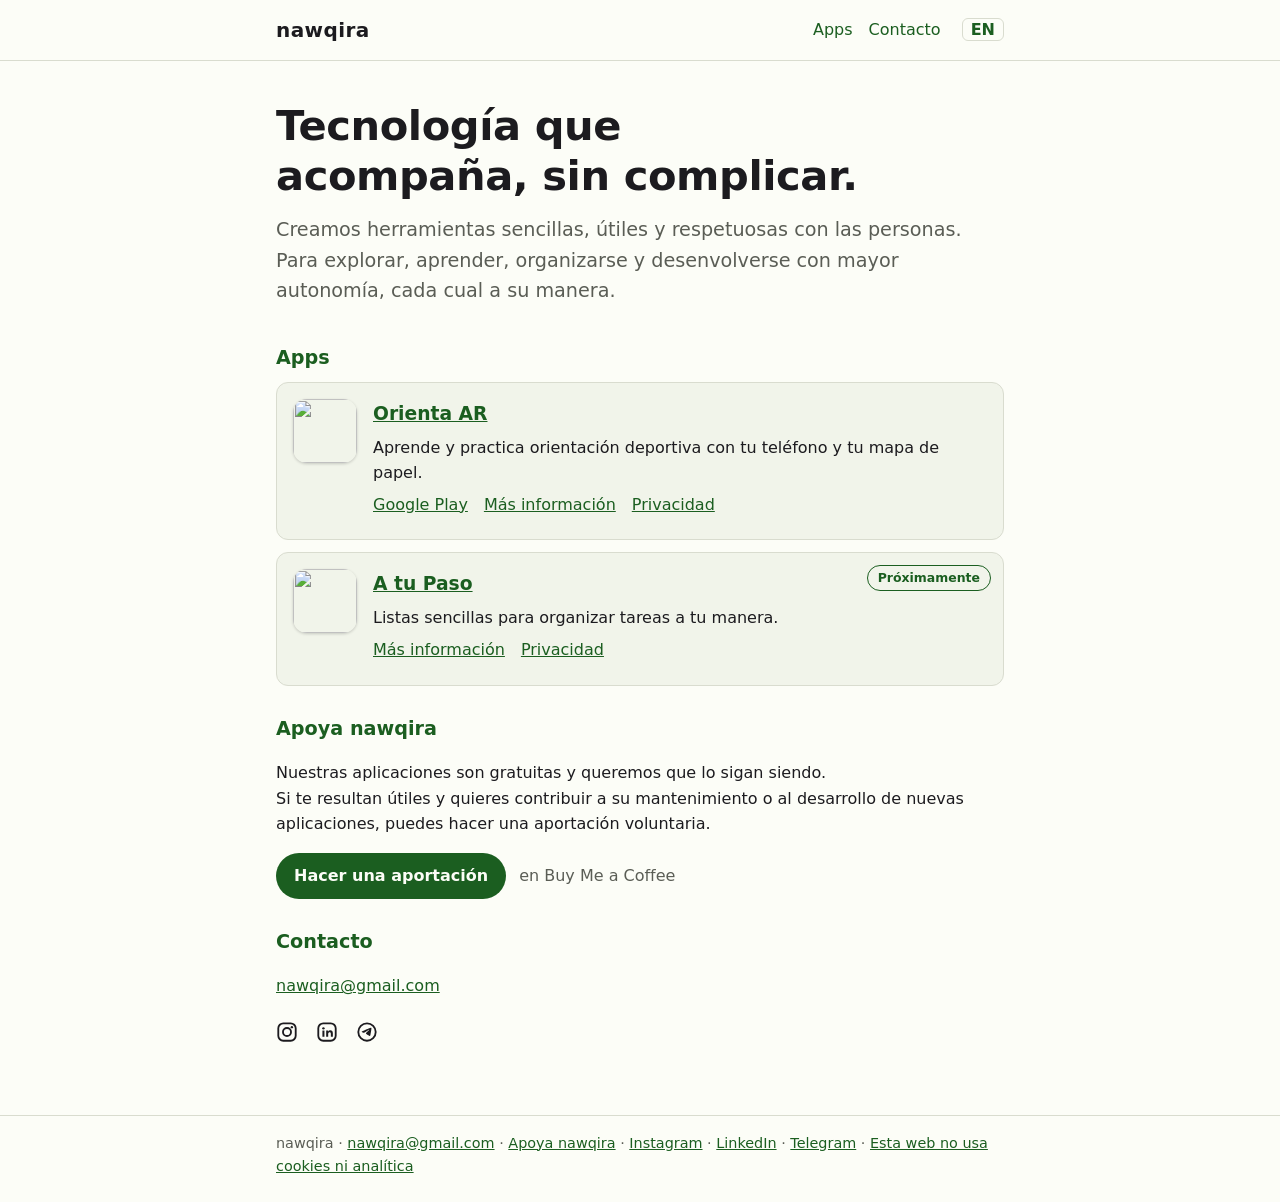
==== index.html @ 9cd34a11 "Orienta AR on Google Play: badge on the app pages, Google Play link on the home card, 'Free' fact, J" ====
<!doctype html>
<html lang="es">
<head>
<meta charset="utf-8">
<meta name="viewport" content="width=device-width, initial-scale=1">
<title>nawqira · Tecnología que acompaña, sin complicar</title>
<meta name="description" content="nawqira crea herramientas sencillas, útiles y respetuosas con las personas. Apps para explorar, aprender, organizarse y desenvolverse con mayor autonomía.">
<link rel="canonical" href="https://nawqira.com/">
<link rel="alternate" hreflang="es" href="https://nawqira.com/">
<link rel="alternate" hreflang="en" href="https://nawqira.com/en/">
<link rel="alternate" hreflang="x-default" href="https://nawqira.com/">
<meta property="og:type" content="website">
<meta property="og:site_name" content="nawqira">
<meta property="og:locale" content="es_ES">
<meta property="og:locale:alternate" content="en_GB">
<meta property="og:url" content="https://nawqira.com/">
<meta property="og:title" content="nawqira · Tecnología que acompaña, sin complicar">
<meta property="og:description" content="Herramientas sencillas, útiles y respetuosas con las personas.">
<meta property="og:image" content="https://nawqira.com/assets/brand/og-nawqira.png">
<meta property="og:image:width" content="1200">
<meta property="og:image:height" content="630">
<meta property="og:image:alt" content="nawqira">
<meta name="twitter:card" content="summary_large_image">
<link rel="icon" href="/favicon.ico" sizes="any">
<link rel="icon" href="/assets/brand/favicon-32.png" type="image/png" sizes="32x32">
<link rel="apple-touch-icon" href="/assets/brand/apple-touch-icon.png">
<link rel="stylesheet" href="/assets/site.css?v=20261117">
<script type="application/ld+json">
{
  "@context": "https://schema.org",
  "@type": "WebSite",
  "name": "nawqira",
  "url": "https://nawqira.com/",
  "inLanguage": ["es", "en"],
  "description": "Herramientas sencillas, útiles y respetuosas con las personas.",
  "publisher": {
    "@type": "Person",
    "name": "Juan Pedro Barroso",
    "email": "nawqira@gmail.com",
    "brand": { "@type": "Brand", "name": "nawqira", "url": "https://nawqira.com/" }
  }
}
</script>
</head>
<body>
<a class="skip-link" href="#main">Saltar al contenido</a>
<header class="site-header"><div class="wrap">
  <a class="brand" href="/">nawqira</a>
  <nav class="site-nav" aria-label="Principal">
    <a href="#apps">Apps</a><a href="#contacto">Contacto</a>
    <a class="lang" href="/en/" hreflang="en" lang="en">EN</a>
  </nav>
</div></header>

<main id="main" class="wrap">
<section class="hero">
  <h1>Tecnología que acompaña, sin complicar.</h1>
  <p>Creamos herramientas sencillas, útiles y respetuosas con las personas. Para explorar, aprender, organizarse y desenvolverse con mayor autonomía, cada cual a su manera.</p>
</section>

<h2 id="apps">Apps</h2>
<div class="cards">
  <!-- One card per app; each app lives in its own folder: /<appname>/ and /<appname>/privacy/ (English page: /en/<appname>/) -->
  <article class="card card-app">
    <img class="card-icon" src="/assets/orientaar/icon-192.png" width="64" height="64" alt="">
    <div>
      <h3><a href="/orientaar/">Orienta AR</a></h3>
      <p>Aprende y practica orientación deportiva con tu teléfono y tu mapa de papel.</p>
      <p class="links"><a href="https://play.google.com/store/apps/details?id=com.nawqira.orientaar&referrer=utm_source%3Dnawqira_web%26utm_medium%3Dwebsite%26utm_campaign%3Dorientaar_launch_2026%26utm_content%3Dapp_page">Google Play<span class="visually-hidden">: descargar Orienta AR</span></a><a href="/orientaar/">Más información<span class="visually-hidden"> sobre Orienta AR</span></a><a href="/orientaar/privacy/#es">Privacidad<span class="visually-hidden"> de Orienta AR</span></a></p>
    </div>
  </article>
  <article class="card card-app">
    <img class="card-icon" src="/assets/atupaso/icon-192.png" width="64" height="64" alt="">
    <div>
      <span class="badge">Próximamente</span>
      <h3><a href="/atupaso/">A tu Paso</a></h3>
      <p>Listas sencillas para organizar tareas a tu manera.</p>
      <p class="links"><a href="/atupaso/">Más información<span class="visually-hidden"> sobre A tu Paso</span></a><a href="/atupaso/privacy/#es">Privacidad<span class="visually-hidden"> de A tu Paso</span></a></p>
    </div>
  </article>
</div>
<!-- ad-slot: home-after-apps (inactive; rules in docs/ADS.md) -->

<h2 id="apoyo">Apoya nawqira</h2>
<p>Nuestras aplicaciones son gratuitas y queremos que lo sigan siendo.<br>
Si te resultan útiles y quieres contribuir a su mantenimiento o al desarrollo de nuevas aplicaciones, puedes hacer una aportación voluntaria.</p>
<p><a class="button" href="https://buymeacoffee.com/nawqira">Hacer una aportación</a> <span class="muted">en Buy Me a Coffee</span></p>

<h2 id="contacto">Contacto</h2>
<p><a href="mailto:nawqira@gmail.com">nawqira@gmail.com</a></p>
<p><a class="social" href="https://www.instagram.com/nawqira/"><svg viewBox="0 0 24 24" width="22" height="22" aria-hidden="true" focusable="false"><rect x="2.5" y="2.5" width="19" height="19" rx="5.5" fill="none" stroke="currentColor" stroke-width="2"/><circle cx="12" cy="12" r="4.4" fill="none" stroke="currentColor" stroke-width="2"/><circle cx="17.3" cy="6.7" r="1.3" fill="currentColor"/></svg><span class="visually-hidden">Instagram de nawqira</span></a><a class="social" href="https://www.linkedin.com/company/nawqira/home/"><svg viewBox="0 0 24 24" width="22" height="22" aria-hidden="true" focusable="false"><rect x="2.5" y="2.5" width="19" height="19" rx="5.5" fill="none" stroke="currentColor" stroke-width="2"/><circle cx="8.1" cy="8" r="1.3" fill="currentColor"/><rect x="7" y="10.4" width="2.2" height="6.8" fill="currentColor"/><path fill="currentColor" d="M11.1 10.4h2.1v1c.5-.7 1.3-1.2 2.3-1.2 2 0 2.9 1.3 2.9 3.4v3.6h-2.2v-3.3c0-1-.4-1.7-1.3-1.7-.9 0-1.6.7-1.6 1.8v3.2h-2.2z"/></svg><span class="visually-hidden">LinkedIn de nawqira</span></a><a class="social" href="https://t.me/nawqira"><svg viewBox="0 0 24 24" width="22" height="22" aria-hidden="true" focusable="false"><circle cx="12" cy="12" r="9.5" fill="none" stroke="currentColor" stroke-width="2"/><path fill="currentColor" transform="translate(11.8 12) scale(.82) translate(-11.4 -12.8)" d="M16.906 7.224c.1-.002.321.023.465.14a.506.506 0 0 1 .171.325c.016.093.036.306.02.472-.18 1.898-.962 6.502-1.36 8.627-.168.9-.499 1.201-.82 1.23-.696.065-1.225-.46-1.9-.902-1.056-.693-1.653-1.124-2.678-1.8-1.185-.78-.417-1.21.258-1.91.177-.184 3.247-2.977 3.307-3.23.007-.032.014-.15-.056-.212s-.174-.041-.249-.024c-.106.024-1.793 1.14-5.061 3.345-.48.33-.913.49-1.302.48-.428-.008-1.252-.241-1.865-.44-.752-.245-1.349-.374-1.297-.789.027-.216.325-.437.893-.663 3.498-1.524 5.83-2.529 6.998-3.014 3.332-1.386 4.025-1.627 4.476-1.635z"/></svg><span class="visually-hidden">Canal de Telegram de nawqira</span></a></p>
</main>

<footer class="site-footer"><div class="wrap">
  nawqira · <a href="mailto:nawqira@gmail.com">nawqira@gmail.com</a> · <a href="https://buymeacoffee.com/nawqira">Apoya nawqira</a> · <a href="https://www.instagram.com/nawqira/">Instagram</a> · <a href="https://www.linkedin.com/company/nawqira/home/">LinkedIn</a> · <a href="https://t.me/nawqira">Telegram</a> · <a href="/privacy/#es">Esta web no usa cookies ni analítica</a>
</div></footer>
</body>
</html>
---- assets/site.css ----
/* nawqira — shared site styles. Plain CSS, no external fonts or scripts. */
:root {
  --text: #1c1b1f; --muted: #5a5d55; --bg: #fcfdf7; --surface: #f1f4ea;
  --accent: #1b5e20; --line: #d9dccf;
}
@media (prefers-color-scheme: dark) {
  :root { --text: #e6e6e1; --muted: #a9ada3; --bg: #151714; --surface: #1e211c; --accent: #81c784; --line: #343830; }
}
* { box-sizing: border-box; }
body { margin: 0; background: var(--bg); color: var(--text);
  font: 16px/1.6 system-ui, -apple-system, "Segoe UI", Roboto, sans-serif; }
a { color: var(--accent); }
.wrap { max-width: 760px; margin: 0 auto; padding: 0 16px; }

.site-header { border-bottom: 1px solid var(--line); }
.site-header .wrap { display: flex; align-items: center; justify-content: space-between; gap: 12px; padding-top: 14px; padding-bottom: 14px; flex-wrap: wrap; }
.brand { font-weight: 700; font-size: 1.25rem; letter-spacing: .02em; color: var(--text); text-decoration: none; }
.site-nav a { margin-left: 16px; text-decoration: none; }
.site-nav a:first-child { margin-left: 0; }

main.wrap { padding-top: 28px; padding-bottom: 48px; }
h1 { font-size: 1.8rem; line-height: 1.25; margin: 0 0 6px; }
h2 { font-size: 1.2rem; margin: 28px 0 8px; color: var(--accent); }
h3 { margin: 0 0 4px; }
.muted, .meta { color: var(--muted); }
.meta { font-size: .9rem; }
ul { padding-left: 1.2rem; }
hr { border: 0; border-top: 1px solid var(--line); margin: 40px 0; }

.hero { padding: 12px 0 8px; }
.hero h1 { font-size: clamp(1.7rem, 5.5vw, 2.6rem); line-height: 1.2; letter-spacing: -.01em; margin: 0 0 14px; text-wrap: balance; }
.hero p { font-size: clamp(1.05rem, 2.6vw, 1.2rem); line-height: 1.6; color: var(--muted); max-width: 36em; margin: 0; }

.cards { display: grid; gap: 12px; }
.card { background: var(--surface); border: 1px solid var(--line); border-radius: 12px; padding: 16px; }
.card p { margin: 6px 0; }
.card-app { display: grid; grid-template-columns: 64px 1fr; gap: 16px; align-items: start; }
.card-icon { width: 64px; height: 64px; border-radius: 22%; box-shadow: 0 1px 3px rgba(0,0,0,.18); }
/* "Próximamente" / "Coming soon" until the app is on Google Play; remove the span then */
.card-app { position: relative; }
.card-app:has(.badge) h3 { padding-right: 110px; }
@media (max-width: 480px) { .card-app:has(.badge) { padding-top: 40px; } .card-app:has(.badge) h3 { padding-right: 0; } }
.badge { position: absolute; top: 12px; right: 12px; font-size: .78rem; font-weight: 600; color: var(--accent); border: 1px solid var(--accent); border-radius: 999px; padding: 2px 10px; }
.store { margin: 20px 0 0; }
.store a { display: inline-block; }
.store img { display: block; height: 56px; width: auto; }
.store-note { color: var(--muted); font-size: .78rem; margin: 6px 0 0; }
.button { display: inline-block; background: var(--accent); color: var(--bg); font-weight: 600; text-decoration: none; padding: 10px 18px; border-radius: 999px; margin-right: 8px; }
.button:hover { text-decoration: underline; }
.links a { margin-right: 16px; }
/* Social links: icon only (name in .visually-hidden), monochrome glyph in the text colour, 34 px tap area */
.social { display: inline-flex; align-items: center; padding: 6px; margin-left: -6px; }
.social svg { flex: none; color: var(--text); }
.social + .social { margin-left: 6px; }

.site-footer { border-top: 1px solid var(--line); color: var(--muted); font-size: .9rem; }
.site-footer .wrap { padding-top: 16px; padding-bottom: 24px; }

/* Accessibility helpers */
.skip-link { position: absolute; left: 8px; top: -48px; background: var(--surface); color: var(--text);
  padding: 8px 12px; border: 1px solid var(--line); border-radius: 8px; z-index: 10; }
.skip-link:focus { top: 8px; }
.visually-hidden { position: absolute; width: 1px; height: 1px; padding: 0; margin: -1px; overflow: hidden;
  clip: rect(0 0 0 0); white-space: nowrap; border: 0; }
a:focus-visible { outline: 2px solid var(--accent); outline-offset: 2px; border-radius: 2px; }
.site-nav .lang { font-weight: 600; border: 1px solid var(--line); border-radius: 6px; padding: 1px 8px; }

/* Future ad slots (inactive). Rules in docs/ADS.md. No element uses this class while ads are off,
   so nothing takes space. When enabled, a slot reserves its height to avoid layout shifts. */
.ad-slot { margin: 32px 0; min-height: 100px; text-align: center; }

/* ---- App page standard (nawqira, 2026-10-18). Reusable blocks for every app page:
   .app-hero, .facts, .gallery, .features, .note. Each app sets only two colours on <body>:
   --app-accent (main) and --app-accent-2 (secondary), e.g. <body class="app-orientaar">. ---- */
:root { --app-accent: var(--accent); --app-accent-2: var(--accent); }
.app-orientaar { --app-accent: #1b5e20; --app-accent-2: #e65100; }
@media (prefers-color-scheme: dark) { .app-orientaar { --app-accent: #81c784; --app-accent-2: #ffb74d; } }
.app-atupaso { --app-accent: #4d6b58; --app-accent-2: #34503c; }
@media (prefers-color-scheme: dark) { .app-atupaso { --app-accent: #a9cbb2; --app-accent-2: #d3e6d6; } }

.app-hero { display: grid; grid-template-columns: auto 1fr; gap: 20px; align-items: center; padding: 4px 0; }
.app-hero img { width: 96px; height: 96px; border-radius: 22%; box-shadow: 0 1px 3px rgba(0,0,0,.18); }
.app-hero h1 { margin: 0; font-size: clamp(1.9rem, 6vw, 2.6rem); line-height: 1.1; }
.app-hero .tagline { margin: 6px 0 0; font-size: 1.1rem; color: var(--muted); }
.app-hero .platform { margin: 10px 0 0; font-size: .9rem; color: var(--muted); }
.app-hero .platform b { color: var(--text); font-weight: 600; }
@media (max-width: 560px) { .app-hero { grid-template-columns: 1fr; gap: 14px; } }

.facts { display: flex; flex-wrap: wrap; gap: 8px; list-style: none; padding: 0; margin: 20px 0 4px; }
.facts li { border: 1px solid var(--line); border-radius: 999px; padding: 4px 12px; font-size: .9rem; background: var(--surface); }
.facts li::before { content: "✓ "; color: var(--app-accent); font-weight: 700; }

/* Real screenshots (1080×2160 sources, served at 360/540 px), thin frame, captions as text. */
.gallery { display: grid; grid-auto-flow: column; grid-auto-columns: minmax(150px, 1fr); gap: 14px;
  overflow-x: auto; scroll-snap-type: x mandatory; list-style: none; padding: 6px 2px 14px; margin: 8px 0 0; }
.gallery li { scroll-snap-align: start; }
.gallery figure { margin: 0; }
.gallery img { display: block; width: 100%; height: auto; aspect-ratio: 1 / 2; border-radius: 16px;
  border: 1px solid var(--line); background: #0e1210; }
.gallery figcaption { font-size: .9rem; color: var(--muted); margin-top: 8px; line-height: 1.4; }
.gallery figcaption b { display: block; color: var(--text); }
.gallery:focus-visible { outline: 2px solid var(--accent); outline-offset: 4px; border-radius: 8px; }
@media (max-width: 640px) { .gallery { grid-auto-columns: 62%; } }

.features { display: grid; gap: 12px; grid-template-columns: repeat(auto-fit, minmax(280px, 1fr)); margin: 8px 0; }
.feature { border: 1px solid var(--line); border-top: 3px solid var(--app-accent); border-radius: 12px;
  padding: 14px 16px; background: var(--surface); }
.feature h3 { margin: 0 0 4px; font-size: 1.05rem; }
.feature p { margin: 0; color: var(--muted); font-size: .95rem; }

.note { border-left: 4px solid var(--app-accent-2); background: var(--surface); padding: 10px 14px;
  border-radius: 0 8px 8px 0; margin: 24px 0 0; }
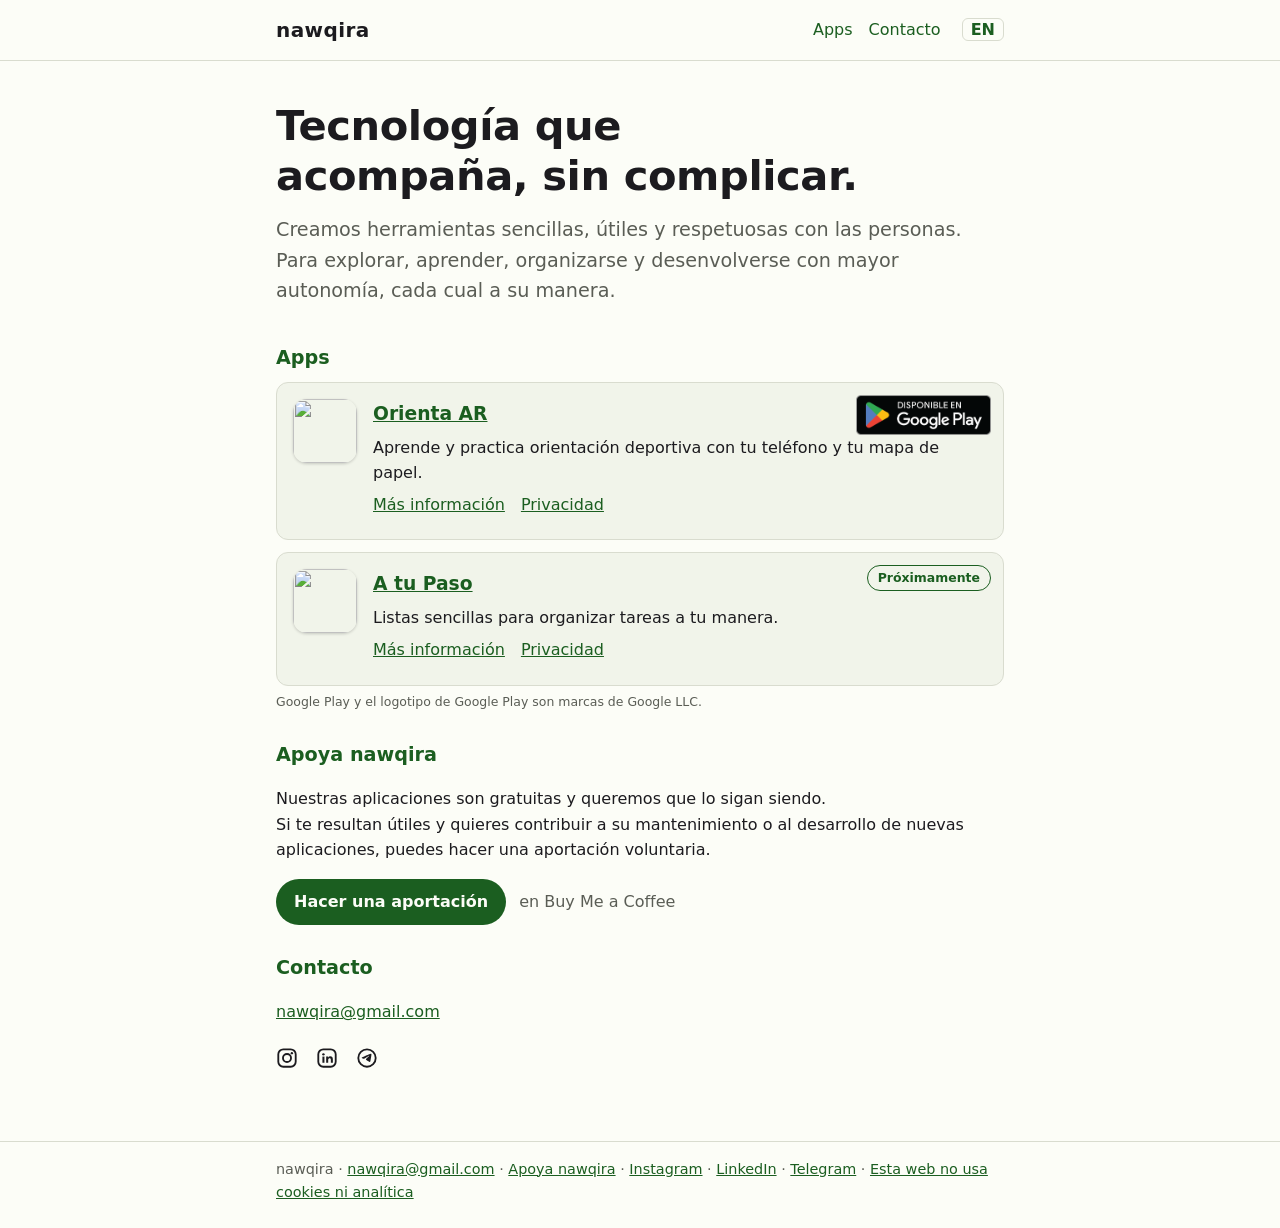
==== commit 54c10734: "Home: Google Play badge on the Orienta AR card instead of the text link; trademark line; stylesheet " ====
--- a/index.html
+++ b/index.html
@@ -24,7 +24,7 @@
 <link rel="icon" href="/favicon.ico" sizes="any">
 <link rel="icon" href="/assets/brand/favicon-32.png" type="image/png" sizes="32x32">
 <link rel="apple-touch-icon" href="/assets/brand/apple-touch-icon.png">
-<link rel="stylesheet" href="/assets/site.css?v=20261117">
+<link rel="stylesheet" href="/assets/site.css?v=20261117b">
 <script type="application/ld+json">
 {
   "@context": "https://schema.org",
@@ -66,7 +66,8 @@
     <div>
       <h3><a href="/orientaar/">Orienta AR</a></h3>
       <p>Aprende y practica orientación deportiva con tu teléfono y tu mapa de papel.</p>
-      <p class="links"><a href="https://play.google.com/store/apps/details?id=com.nawqira.orientaar&referrer=utm_source%3Dnawqira_web%26utm_medium%3Dwebsite%26utm_campaign%3Dorientaar_launch_2026%26utm_content%3Dapp_page">Google Play<span class="visually-hidden">: descargar Orienta AR</span></a><a href="/orientaar/">Más información<span class="visually-hidden"> sobre Orienta AR</span></a><a href="/orientaar/privacy/#es">Privacidad<span class="visually-hidden"> de Orienta AR</span></a></p>
+      <p class="links"><a href="/orientaar/">Más información<span class="visually-hidden"> sobre Orienta AR</span></a><a href="/orientaar/privacy/#es">Privacidad<span class="visually-hidden"> de Orienta AR</span></a></p>
+      <a class="card-play" href="https://play.google.com/store/apps/details?id=com.nawqira.orientaar&referrer=utm_source%3Dnawqira_web%26utm_medium%3Dwebsite%26utm_campaign%3Dorientaar_launch_2026%26utm_content%3Dapp_page"><img src="/assets/brand/google-play-badge-es.png" width="134" height="40" alt="Disponible en Google Play"></a>
     </div>
   </article>
   <article class="card card-app">
@@ -79,6 +80,7 @@
     </div>
   </article>
 </div>
+<p class="store-note">Google Play y el logotipo de Google Play son marcas de Google LLC.</p>
 <!-- ad-slot: home-after-apps (inactive; rules in docs/ADS.md) -->
 
 <h2 id="apoyo">Apoya nawqira</h2>
--- a/assets/site.css
+++ b/assets/site.css
@@ -41,6 +41,11 @@
 .card-app:has(.badge) h3 { padding-right: 110px; }
 @media (max-width: 480px) { .card-app:has(.badge) { padding-top: 40px; } .card-app:has(.badge) h3 { padding-right: 0; } }
 .badge { position: absolute; top: 12px; right: 12px; font-size: .78rem; font-weight: 600; color: var(--accent); border: 1px solid var(--accent); border-radius: 999px; padding: 2px 10px; }
+/* Google Play badge on a home card, where "Próximamente" was; below the links on small screens */
+.card-play { position: absolute; top: 12px; right: 12px; }
+.card-play img { display: block; height: 40px; width: auto; }
+.card-app:has(.card-play) h3 { padding-right: 150px; }
+@media (max-width: 480px) { .card-play { position: static; display: inline-block; margin-top: 6px; } .card-app:has(.card-play) h3 { padding-right: 0; } }
 .store { margin: 20px 0 0; }
 .store a { display: inline-block; }
 .store img { display: block; height: 56px; width: auto; }
